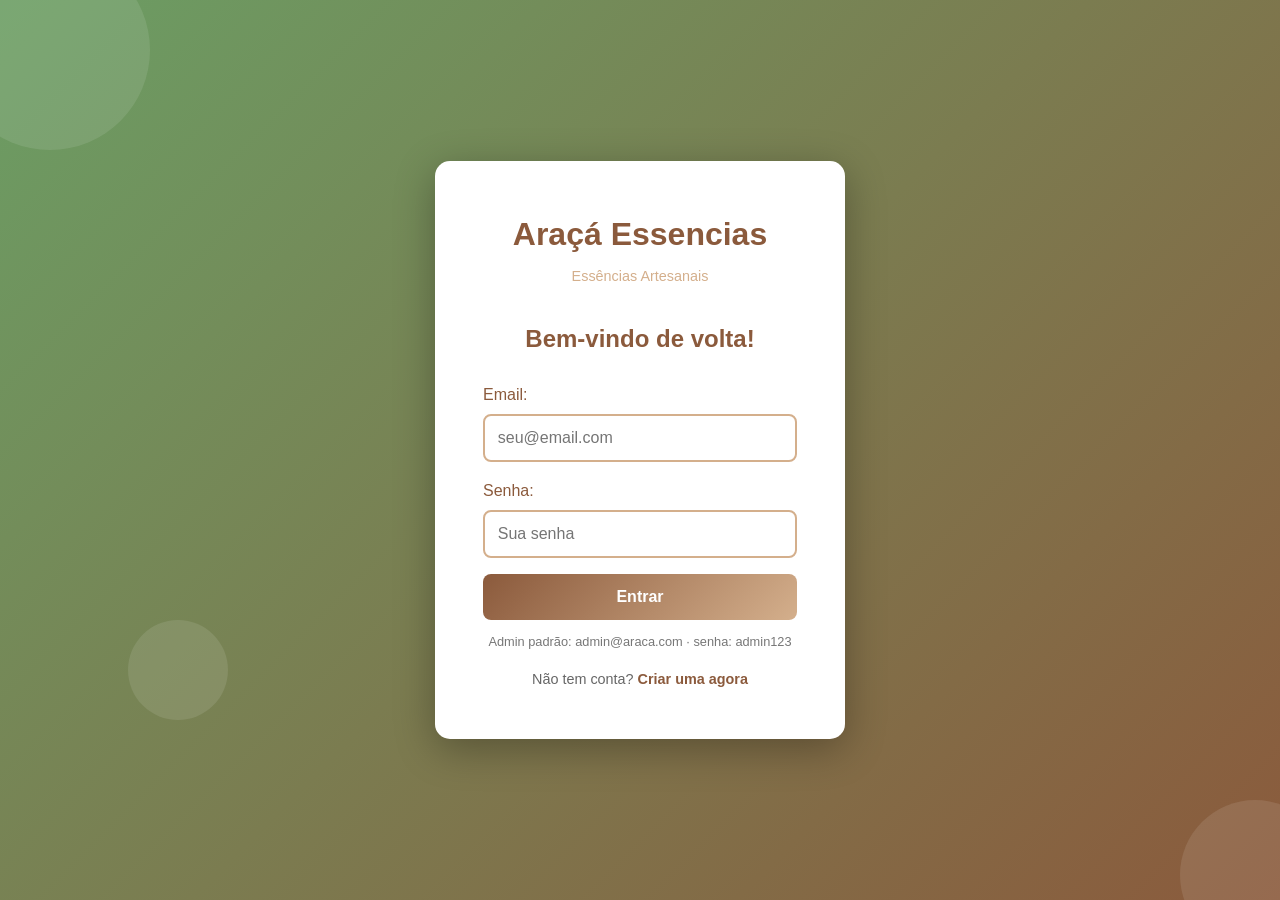
==== login.html @ 7df879d4 "Add files via upload" ====
<!doctype html>
<html lang="pt-BR">
  <head>
    <meta charset="UTF-8" />
    <meta name="viewport" content="width=device-width, initial-scale=1.0" />
    <title>Araçá Essencias - Login</title>
    <link rel="stylesheet" href="style.css" />
  </head>
  <body class="body-login">
    <div class="login-container">
      <div class="login-box">
        <div class="login-header">
          <h1>Araçá Essencias</h1>
          <p>Essências Artesanais</p>
        </div>

        <!-- Formulário de Login -->
        <form id="login-form" class="auth-form ativo">
          <h2>Bem-vindo de volta!</h2>

          <div class="form-group">
            <label for="login-email">Email:</label>
            <input
              type="email"
              id="login-email"
              placeholder="seu@email.com"
              required
            />
          </div>

          <div class="form-group">
            <label for="login-senha">Senha:</label>
            <input
              type="password"
              id="login-senha"
              placeholder="Sua senha"
              required
            />
          </div>

          <button type="submit" class="btn-auth">Entrar</button>

          <p class="admin-credenciais">
            Admin padrão: admin@araca.com · senha: admin123
          </p>

          <p class="toggle-form">
            Não tem conta?
            <a href="#" onclick="toggleForm(event)">Criar uma agora</a>
          </p>
        </form>

        <!-- Formulário de Registro -->
        <form id="registro-form" class="auth-form">
          <h2>Crie sua conta</h2>

          <div class="form-group">
            <label for="registro-nome">Nome Completo:</label>
            <input
              type="text"
              id="registro-nome"
              placeholder="Seu nome"
              required
            />
          </div>

          <div class="form-group">
            <label for="registro-email">Email:</label>
            <input
              type="email"
              id="registro-email"
              placeholder="seu@email.com"
              required
            />
          </div>

          <div class="form-group">
            <label for="registro-senha">Senha:</label>
            <input
              type="password"
              id="registro-senha"
              placeholder="Crie uma senha"
              required
            />
          </div>

          <div class="form-group">
            <label for="registro-confirmar">Confirmar Senha:</label>
            <input
              type="password"
              id="registro-confirmar"
              placeholder="Confirme a senha"
              required
            />
          </div>

          <button type="submit" class="btn-auth">Criar Conta</button>

          <p class="toggle-form">
            Já tem conta?
            <a href="#" onclick="toggleForm(event)">Entrar aqui</a>
          </p>
        </form>

        <!-- Mensagem de erro -->
        <div id="erro-mensagem" class="erro-mensagem"></div>
      </div>

      <div class="login-background">
        <div class="bubble bubble-1"></div>
        <div class="bubble bubble-2"></div>
        <div class="bubble bubble-3"></div>
      </div>
    </div>

    <script src="auth.js"></script>
  </body>
</html>
---- style.css ----
* {
  margin: 0;
  padding: 0;
  box-sizing: border-box;
}

:root {
  --cor-primaria: #8b5a3c;
  --cor-secundaria: #d4af8c;
  --cor-destaque: #6b9e64;
  --cor-fundo: #f5f1ed;
  --cor-texto: #333;
  --cor-branco: #ffffff;
}

body {
  font-family: "Segoe UI", Tahoma, Geneva, Verdana, sans-serif;
  background-color: var(--cor-fundo);
  color: var(--cor-texto);
  line-height: 1.6;
}

.container {
  max-width: 1200px;
  margin: 0 auto;
  padding: 0 20px;
}

/* Header */
.header {
  background: linear-gradient(
    135deg,
    var(--cor-primaria),
    var(--cor-secundaria)
  );
  color: var(--cor-branco);
  padding: 1rem 0;
  position: sticky;
  top: 0;
  box-shadow: 0 2px 10px rgba(0, 0, 0, 0.1);
  z-index: 100;
}

.header .container {
  display: flex;
  justify-content: space-between;
  align-items: center;
}

.logo {
  display: flex;
  align-items: center;
  gap: 10px;
}

.logo h1 {
  font-size: 1.8rem;
  font-weight: bold;
}

.logo p {
  font-size: 0.9rem;
  opacity: 0.9;
}

.nav ul {
  display: flex;
  list-style: none;
  gap: 2rem;
}

.nav a {
  color: var(--cor-branco);
  text-decoration: none;
  transition: 0.3s;
}

.nav a:hover {
  opacity: 0.7;
  text-decoration: underline;
}

.carrinho-btn {
  background-color: var(--cor-destaque);
  color: var(--cor-branco);
  border: none;
  padding: 0.7rem 1.5rem;
  border-radius: 25px;
  cursor: pointer;
  font-weight: bold;
  transition: 0.3s;
}

.carrinho-btn:hover {
  background-color: #558b4a;
  transform: scale(1.05);
}

/* Hero Section */
.hero {
  background: linear-gradient(135deg, var(--cor-destaque), var(--cor-primaria));
  color: var(--cor-branco);
  padding: 100px 20px;
  text-align: center;
}

.hero-content h2 {
  font-size: 2.5rem;
  margin-bottom: 1rem;
}

.hero-content p {
  font-size: 1.2rem;
  margin-bottom: 2rem;
  opacity: 0.9;
}

.btn-principal {
  background-color: var(--cor-secundaria);
  color: var(--cor-primaria);
  border: none;
  padding: 1rem 2.5rem;
  font-size: 1rem;
  border-radius: 30px;
  cursor: pointer;
  font-weight: bold;
  transition: 0.3s;
}

.btn-principal:hover {
  background-color: #e8c5a7;
  transform: translateY(-3px);
  box-shadow: 0 5px 15px rgba(0, 0, 0, 0.2);
}

/* Produtos */
.produtos {
  padding: 60px 20px;
  background-color: var(--cor-branco);
}

.titulo-secao {
  text-align: center;
  font-size: 2rem;
  margin-bottom: 3rem;
  color: var(--cor-primaria);
}

.grid-produtos {
  display: grid;
  grid-template-columns: repeat(auto-fit, minmax(280px, 1fr));
  gap: 2rem;
}

.produto-card {
  background: var(--cor-branco);
  border: 2px solid var(--cor-secundaria);
  border-radius: 10px;
  overflow: hidden;
  transition: 0.3s;
  box-shadow: 0 4px 6px rgba(0, 0, 0, 0.1);
}

.produto-card:hover {
  transform: translateY(-5px);
  box-shadow: 0 8px 15px rgba(0, 0, 0, 0.2);
}

.produto-imagem {
  width: 100%;
  height: 200px;
  background: linear-gradient(
    135deg,
    var(--cor-secundaria),
    var(--cor-destaque)
  );
  display: flex;
  align-items: center;
  justify-content: center;
  font-size: 3rem;
}

.produto-info {
  padding: 1.5rem;
}

.produto-info h3 {
  color: var(--cor-primaria);
  margin-bottom: 0.5rem;
}

.produto-descricao {
  font-size: 0.9rem;
  color: #666;
  margin-bottom: 1rem;
}

.produto-preco {
  font-size: 1.5rem;
  color: var(--cor-destaque);
  font-weight: bold;
  margin-bottom: 1rem;
}

.btn-adicionar {
  width: 100%;
  background-color: var(--cor-primaria);
  color: var(--cor-branco);
  border: none;
  padding: 0.8rem;
  border-radius: 5px;
  cursor: pointer;
  font-weight: bold;
  transition: 0.3s;
}

.btn-adicionar:hover {
  background-color: #6b4423;
}

/* Carrinho Sidebar */
.carrinho-sidebar {
  position: fixed;
  right: -400px;
  top: 0;
  width: 400px;
  height: 100vh;
  background-color: var(--cor-branco);
  box-shadow: -2px 0 10px rgba(0, 0, 0, 0.1);
  z-index: 200;
  transition: right 0.3s;
  display: flex;
  flex-direction: column;
}

.carrinho-sidebar.ativo {
  right: 0;
}

.carrinho-header {
  background: linear-gradient(
    135deg,
    var(--cor-primaria),
    var(--cor-secundaria)
  );
  color: var(--cor-branco);
  padding: 1.5rem;
  display: flex;
  justify-content: space-between;
  align-items: center;
}

.close-btn {
  background: none;
  border: none;
  color: var(--cor-branco);
  font-size: 1.5rem;
  cursor: pointer;
}

.carrinho-items {
  flex: 1;
  overflow-y: auto;
  padding: 1rem;
}

.carrinho-vazio {
  text-align: center;
  color: #999;
  padding: 2rem 0;
}

.carrinho-item {
  background-color: var(--cor-fundo);
  padding: 1rem;
  margin-bottom: 1rem;
  border-radius: 5px;
  border-left: 4px solid var(--cor-destaque);
}

.carrinho-item-nome {
  font-weight: bold;
  color: var(--cor-primaria);
}

.carrinho-item-preco {
  color: var(--cor-destaque);
  margin: 0.5rem 0;
}

.carrinho-item-quantidade {
  display: flex;
  align-items: center;
  gap: 0.5rem;
  margin-top: 0.5rem;
}

.qty-btn {
  background-color: var(--cor-primaria);
  color: var(--cor-branco);
  border: none;
  width: 25px;
  height: 25px;
  border-radius: 50%;
  cursor: pointer;
  font-weight: bold;
}

.qty-btn:hover {
  background-color: #6b4423;
}

.remover-btn {
  background-color: #d32f2f;
  color: var(--cor-branco);
  border: none;
  padding: 0.3rem 0.8rem;
  border-radius: 3px;
  cursor: pointer;
  font-size: 0.8rem;
  margin-top: 0.5rem;
}

.remover-btn:hover {
  background-color: #b71c1c;
}

.carrinho-footer {
  border-top: 2px solid var(--cor-secundaria);
  padding: 1.5rem;
  background-color: var(--cor-fundo);
}

.total {
  display: flex;
  justify-content: space-between;
  margin-bottom: 1rem;
  font-size: 1.2rem;
}

.btn-checkout {
  width: 100%;
  background-color: var(--cor-destaque);
  color: var(--cor-branco);
  border: none;
  padding: 1rem;
  border-radius: 5px;
  cursor: pointer;
  font-weight: bold;
  font-size: 1rem;
  transition: 0.3s;
}

.btn-checkout:hover {
  background-color: #558b4a;
}

/* Overlay */
.overlay {
  position: fixed;
  top: 0;
  left: 0;
  width: 100%;
  height: 100%;
  background-color: rgba(0, 0, 0, 0.5);
  z-index: 150;
  display: none;
}

.overlay.ativo {
  display: block;
}

/* Sobre */
.sobre {
  padding: 60px 20px;
  background-color: var(--cor-branco);
  text-align: center;
}

.sobre p {
  font-size: 1.1rem;
  max-width: 600px;
  margin: 0 auto;
  line-height: 1.8;
}

/* Contato */
.contato {
  padding: 60px 20px;
  background-color: var(--cor-fundo);
}

.form-contato {
  max-width: 600px;
  margin: 0 auto;
  display: flex;
  flex-direction: column;
  gap: 1rem;
}

.form-contato input,
.form-contato textarea {
  padding: 1rem;
  border: 2px solid var(--cor-secundaria);
  border-radius: 5px;
  font-family: inherit;
  font-size: 1rem;
}

.form-contato input:focus,
.form-contato textarea:focus {
  outline: none;
  border-color: var(--cor-primaria);
  box-shadow: 0 0 5px rgba(139, 90, 60, 0.3);
}

/* Footer */
.footer {
  background: linear-gradient(
    135deg,
    var(--cor-primaria),
    var(--cor-secundaria)
  );
  color: var(--cor-branco);
  padding: 2rem;
  text-align: center;
}

.footer p {
  margin: 0.5rem 0;
}

/* Login Styles */
.body-login {
  background: linear-gradient(135deg, var(--cor-destaque), var(--cor-primaria));
  display: flex;
  justify-content: center;
  align-items: center;
  min-height: 100vh;
  font-family: "Segoe UI", Tahoma, Geneva, Verdana, sans-serif;
}

.login-container {
  position: relative;
  width: 100%;
  max-width: 450px;
  padding: 20px;
}

.login-box {
  background: white;
  border-radius: 15px;
  box-shadow: 0 10px 40px rgba(0, 0, 0, 0.3);
  padding: 3rem;
  position: relative;
  z-index: 10;
  animation: slideIn 0.5s ease-out;
}

@keyframes slideIn {
  from {
    transform: translateY(-30px);
    opacity: 0;
  }
  to {
    transform: translateY(0);
    opacity: 1;
  }
}

.login-header {
  text-align: center;
  margin-bottom: 2rem;
}

.login-header h1 {
  color: var(--cor-primaria);
  font-size: 2rem;
  margin-bottom: 0.3rem;
}

.login-header p {
  color: var(--cor-secundaria);
  font-size: 0.9rem;
}

.auth-form {
  display: none;
}

.auth-form.ativo {
  display: block;
  animation: fadeIn 0.3s ease-in;
}

@keyframes fadeIn {
  from {
    opacity: 0;
  }
  to {
    opacity: 1;
  }
}

.auth-form h2 {
  color: var(--cor-primaria);
  margin-bottom: 1.5rem;
  text-align: center;
}

.form-group {
  margin-bottom: 1rem;
}

.form-group label {
  display: block;
  margin-bottom: 0.5rem;
  color: var(--cor-texto);
  font-weight: 500;
}

.form-group input[type="text"],
.form-group input[type="email"],
.form-group input[type="password"] {
  width: 100%;
  padding: 0.8rem;
  border: 2px solid var(--cor-secundaria);
  border-radius: 8px;
  font-size: 1rem;
  transition: 0.3s;
  font-family: inherit;
}

.form-group input[type="text"]:focus,
.form-group input[type="email"]:focus,
.form-group input[type="password"]:focus {
  outline: none;
  border-color: var(--cor-primaria);
  box-shadow: 0 0 8px rgba(139, 90, 60, 0.2);
}

.form-group.checkbox {
  display: flex;
  align-items: center;
  gap: 0.5rem;
}

.form-group.checkbox input[type="checkbox"] {
  width: 20px;
  height: 20px;
  cursor: pointer;
}

.form-group.checkbox label {
  margin: 0;
}

.btn-auth {
  width: 100%;
  padding: 0.9rem;
  background: linear-gradient(
    135deg,
    var(--cor-primaria),
    var(--cor-secundaria)
  );
  color: white;
  border: none;
  border-radius: 8px;
  font-size: 1rem;
  font-weight: bold;
  cursor: pointer;
  transition: 0.3s;
  margin-bottom: 1rem;
}

.btn-auth:hover {
  transform: translateY(-2px);
  box-shadow: 0 5px 15px rgba(139, 90, 60, 0.3);
}

.btn-auth:active {
  transform: translateY(0);
}

.toggle-form {
  text-align: center;
  color: #666;
  font-size: 0.9rem;
}

.toggle-form a {
  color: var(--cor-primaria);
  text-decoration: none;
  font-weight: bold;
  cursor: pointer;
  transition: 0.3s;
}

.toggle-form a:hover {
  color: var(--cor-secundaria);
  text-decoration: underline;
}

.erro-mensagem {
  display: none;
  padding: 1rem;
  margin-top: 1rem;
  background-color: #ffebee;
  border-left: 4px solid #d32f2f;
  border-radius: 5px;
  color: #d32f2f;
  font-weight: 500;
  text-align: center;
}

.login-background {
  position: fixed;
  top: 0;
  left: 0;
  width: 100%;
  height: 100%;
  background: linear-gradient(135deg, var(--cor-destaque), var(--cor-primaria));
  z-index: 1;
}

.bubble {
  position: absolute;
  border-radius: 50%;
  opacity: 0.1;
}

.bubble-1 {
  width: 200px;
  height: 200px;
  background: white;
  top: -50px;
  left: -50px;
  animation: float 8s ease-in-out infinite;
}

.bubble-2 {
  width: 150px;
  height: 150px;
  background: white;
  bottom: -50px;
  right: -50px;
  animation: float 10s ease-in-out infinite;
}

.bubble-3 {
  width: 100px;
  height: 100px;
  background: white;
  bottom: 20%;
  left: 10%;
  animation: float 12s ease-in-out infinite;
}

@keyframes float {
  0%,
  100% {
    transform: translateY(0);
  }
  50% {
    transform: translateY(-30px);
  }
}

/* Botão Logout */
.logout-btn {
  background-color: var(--cor-destaque);
  color: var(--cor-branco);
  border: none;
  padding: 0.7rem 1.5rem;
  border-radius: 25px;
  cursor: pointer;
  font-weight: bold;
  transition: 0.3s;
  margin-right: 1rem;
}

.logout-btn:hover {
  background-color: #558b4a;
  transform: scale(1.05);
}

.logout-texto {
  margin-left: 0.5rem;
  font-size: 0.85rem;
}

/* Botão Admin */
.admin-btn {
  background-color: #ff6b6b;
  color: var(--cor-branco);
  border: none;
  padding: 0.7rem 1.5rem;
  border-radius: 25px;
  cursor: pointer;
  font-weight: bold;
  transition: 0.3s;
  margin-right: 1rem;
}

.admin-btn:hover {
  background-color: #ee5a52;
  transform: scale(1.05);
}

/* Modal Admin */
.modal {
  display: none;
  position: fixed;
  top: 0;
  left: 0;
  width: 100%;
  height: 100%;
  z-index: 300;
  animation: fadeIn 0.3s ease-in;
}

.modal.ativo {
  display: flex;
  justify-content: center;
  align-items: center;
}

.modal-overlay {
  position: fixed;
  top: 0;
  left: 0;
  width: 100%;
  height: 100%;
  background-color: rgba(0, 0, 0, 0.7);
  z-index: 250;
  display: none;
}

.modal-overlay.ativo {
  display: block;
}

.modal-content {
  background: white;
  border-radius: 15px;
  width: 90%;
  max-width: 700px;
  max-height: 80vh;
  overflow-y: auto;
  box-shadow: 0 10px 50px rgba(0, 0, 0, 0.3);
  z-index: 301;
}

.modal-header {
  background: linear-gradient(
    135deg,
    var(--cor-primaria),
    var(--cor-secundaria)
  );
  color: white;
  padding: 1.5rem;
  display: flex;
  justify-content: space-between;
  align-items: center;
  border-radius: 15px 15px 0 0;
}

.modal-header h2 {
  margin: 0;
}

.modal-close {
  background: none;
  border: none;
  color: white;
  font-size: 1.5rem;
  cursor: pointer;
}

.modal-body {
  padding: 2rem;
}

.admin-section {
  margin-bottom: 2rem;
}

.admin-section h3 {
  color: var(--cor-primaria);
  margin-bottom: 1rem;
  border-bottom: 2px solid var(--cor-secundaria);
  padding-bottom: 0.5rem;
}

.form-produto {
  display: flex;
  flex-direction: column;
  gap: 1rem;
  background: var(--cor-fundo);
  padding: 1.5rem;
  border-radius: 10px;
}

.form-row {
  display: grid;
  grid-template-columns: 1fr 1fr;
  gap: 1rem;
}

.form-group {
  display: flex;
  flex-direction: column;
}

.form-group label {
  font-weight: 500;
  color: var(--cor-primaria);
  margin-bottom: 0.4rem;
}

.form-group input {
  padding: 0.7rem;
  border: 2px solid var(--cor-secundaria);
  border-radius: 5px;
  font-family: inherit;
  font-size: 0.9rem;
}

.form-group input:focus {
  outline: none;
  border-color: var(--cor-primaria);
  box-shadow: 0 0 5px rgba(139, 90, 60, 0.2);
}

.btn-adicionar-prod {
  background: linear-gradient(135deg, var(--cor-destaque), #558b4a);
  color: white;
  border: none;
  padding: 0.9rem;
  border-radius: 5px;
  font-weight: bold;
  cursor: pointer;
  transition: 0.3s;
}

.btn-adicionar-prod:hover {
  transform: translateY(-2px);
  box-shadow: 0 5px 15px rgba(0, 0, 0, 0.2);
}

/* Lista de Produtos Admin */
.produtos-admin {
  display: grid;
  grid-template-columns: repeat(auto-fill, minmax(250px, 1fr));
  gap: 1rem;
}

.produto-admin-card {
  background: white;
  border: 2px solid var(--cor-secundaria);
  border-radius: 10px;
  padding: 1rem;
  display: flex;
  flex-direction: column;
  gap: 0.8rem;
}

.produto-admin-header {
  display: flex;
  align-items: center;
  gap: 0.8rem;
}

.produto-admin-emoji {
  font-size: 2rem;
}

.produto-admin-info h4 {
  margin: 0;
  color: var(--cor-primaria);
}

.produto-admin-info p {
  margin: 0.2rem 0 0 0;
  font-size: 0.85rem;
  color: #666;
}

.produto-admin-preco {
  font-size: 1.2rem;
  color: var(--cor-destaque);
  font-weight: bold;
}

.produto-admin-actions {
  display: flex;
  gap: 0.5rem;
}

.btn-editar,
.btn-deletar {
  flex: 1;
  padding: 0.6rem;
  border: none;
  border-radius: 5px;
  cursor: pointer;
  font-weight: bold;
  transition: 0.3s;
}

.btn-editar {
  background-color: #4caf50;
  color: white;
}

.btn-editar:hover {
  background-color: #45a049;
}

.btn-deletar {
  background-color: #ff6b6b;
  color: white;
}

.btn-deletar:hover {
  background-color: #ee5a52;
}

.produtos-vazio {
  text-align: center;
  color: #999;
  padding: 2rem;
  font-style: italic;
}

/* Permissões de contas */
.usuarios-admin {
  display: grid;
  gap: 1rem;
}

.usuario-admin-card {
  background: var(--cor-fundo);
  border: 1px solid var(--cor-secundaria);
  border-radius: 8px;
  padding: 1rem;
}

.usuario-admin-card h4 {
  color: var(--cor-primaria);
  margin-bottom: 0.2rem;
}

.usuario-admin-card p {
  color: #666;
  font-size: 0.9rem;
}

.permissoes-lista {
  display: flex;
  flex-wrap: wrap;
  gap: 1rem;
  margin-top: 0.8rem;
}

.permissao-item {
  display: flex;
  align-items: center;
  gap: 0.4rem;
  color: var(--cor-texto);
  font-size: 0.9rem;
}

.permissoes-bloqueadas {
  color: var(--cor-destaque) !important;
  font-style: italic;
  margin-top: 0.8rem;
}

.admin-credenciais {
  color: #777;
  font-size: 0.8rem;
  margin: -0.3rem 0 1rem;
  text-align: center;
}

/* Produtos Vazios - Mensagem */
.produtos-vazios-container {
  grid-column: 1 / -1;
  display: flex;
  justify-content: center;
  align-items: center;
  min-height: 400px;
  padding: 2rem;
}

.produtos-vazios-content {
  text-align: center;
  background: linear-gradient(135deg, var(--cor-fundo), white);
  border: 2px dashed var(--cor-secundaria);
  border-radius: 15px;
  padding: 3rem 2rem;
  max-width: 500px;
}

.produtos-vazios-emoji {
  font-size: 4rem;
  margin-bottom: 1rem;
  animation: bounce 2s ease-in-out infinite;
}

@keyframes bounce {
  0%,
  100% {
    transform: translateY(0);
  }
  50% {
    transform: translateY(-20px);
  }
}

.produtos-vazios-content h3 {
  color: var(--cor-primaria);
  font-size: 1.8rem;
  margin-bottom: 1rem;
}

.produtos-vazios-content p {
  color: #666;
  font-size: 1rem;
  margin-bottom: 1rem;
  line-height: 1.6;
}

.produtos-vazios-subtexto {
  color: var(--cor-secundaria);
  font-size: 0.95rem;
  font-style: italic;
  margin-bottom: 2rem !important;
}

.btn-admin-redirect {
  background: linear-gradient(
    135deg,
    var(--cor-primaria),
    var(--cor-secundaria)
  );
  color: white;
  border: none;
  padding: 1rem 2rem;
  border-radius: 30px;
  font-weight: bold;
  cursor: pointer;
  transition: 0.3s;
  font-size: 1rem;
}

.btn-admin-redirect:hover {
  transform: translateY(-3px);
  box-shadow: 0 5px 15px rgba(139, 90, 60, 0.3);
}

/* Responsivo */
@media (max-width: 768px) {
  .header .container {
    flex-direction: column;
    gap: 1rem;
  }

  .nav ul {
    flex-direction: column;
    gap: 0.5rem;
    text-align: center;
  }

  .hero-content h2 {
    font-size: 1.8rem;
  }

  .carrinho-sidebar {
    width: 100%;
    right: -100%;
  }

  .grid-produtos {
    grid-template-columns: repeat(auto-fit, minmax(200px, 1fr));
    gap: 1rem;
  }

  .login-box {
    padding: 2rem;
  }

  .logout-btn {
    margin-right: 0;
    margin-bottom: 1rem;
  }
}
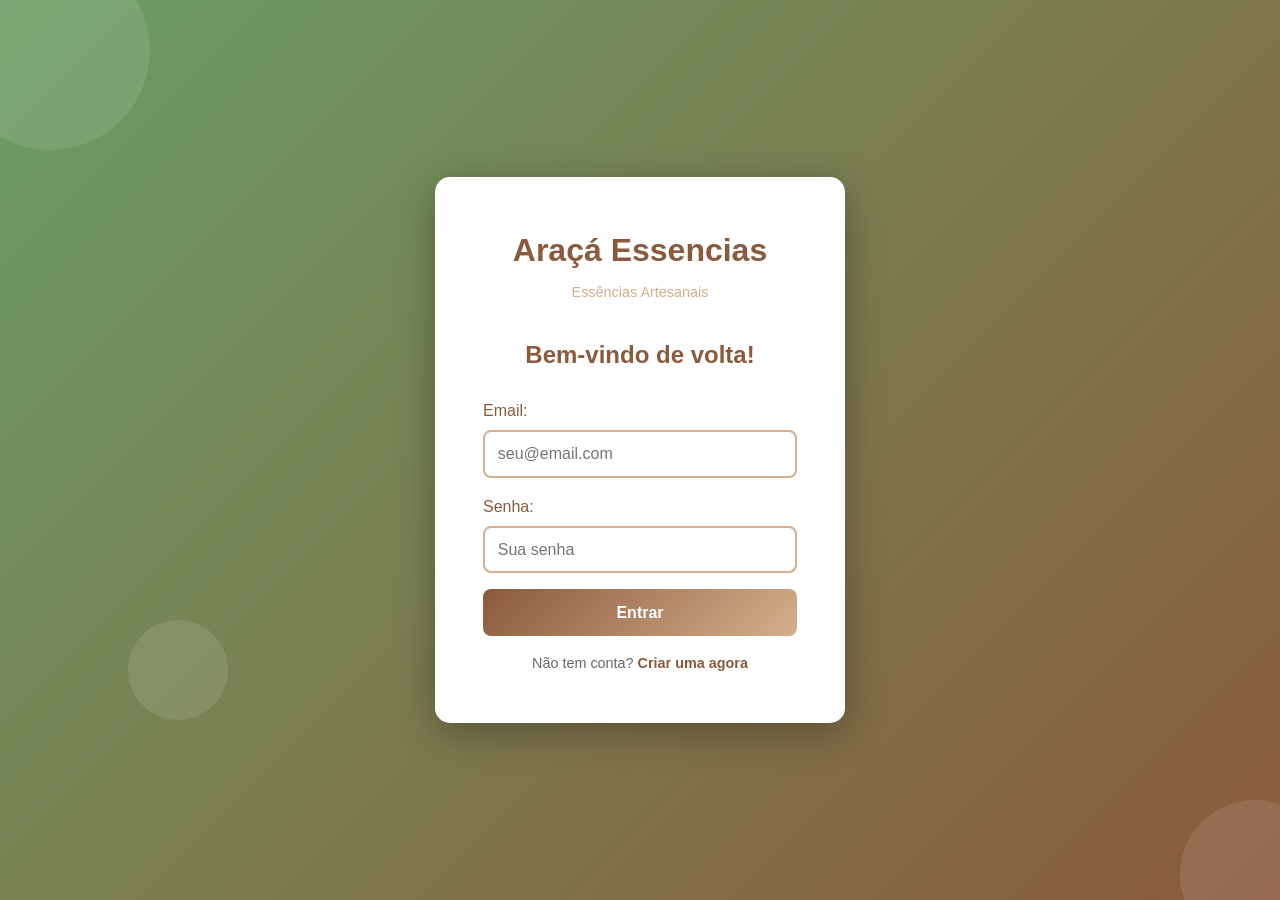
==== commit 911cd83f: "Fix HTML formatting issues in login.html" ====
--- a/login.html
+++ b/login.html
@@ -39,10 +39,6 @@
           </div>
 
           <button type="submit" class="btn-auth">Entrar</button>
-
-          <p class="admin-credenciais">
-            Admin padrão: admin@araca.com · senha: admin123
-          </p>
 
           <p class="toggle-form">
             Não tem conta?
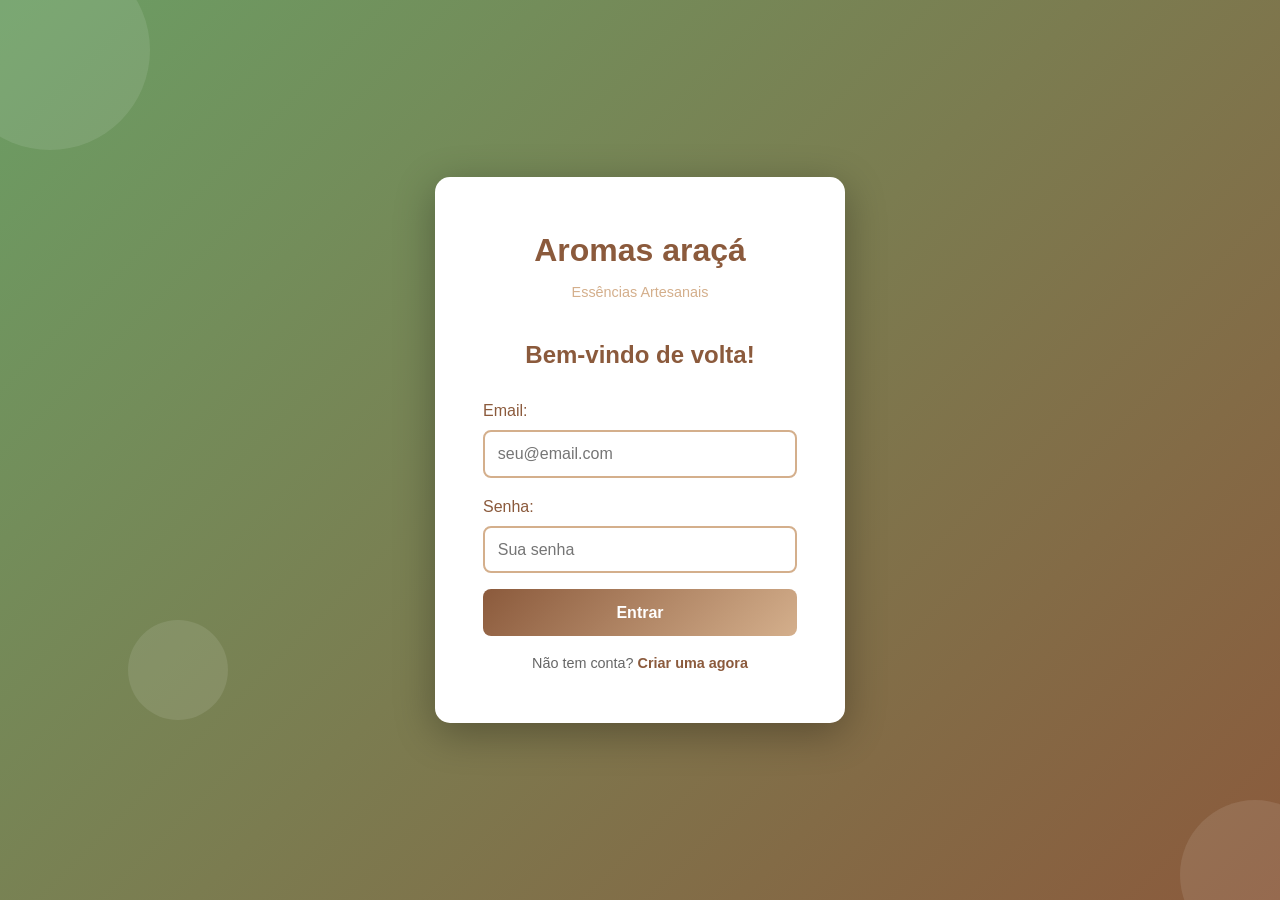
==== commit ce93979e: "First Change" ====
--- a/login.html
+++ b/login.html
@@ -3,14 +3,14 @@
   <head>
     <meta charset="UTF-8" />
     <meta name="viewport" content="width=device-width, initial-scale=1.0" />
-    <title>Araçá Essencias - Login</title>
+    <title>Aromas araçá - Login</title>
     <link rel="stylesheet" href="style.css" />
   </head>
   <body class="body-login">
     <div class="login-container">
       <div class="login-box">
         <div class="login-header">
-          <h1>Araçá Essencias</h1>
+          <h1>Aromas araçá</h1>
           <p>Essências Artesanais</p>
         </div>
 
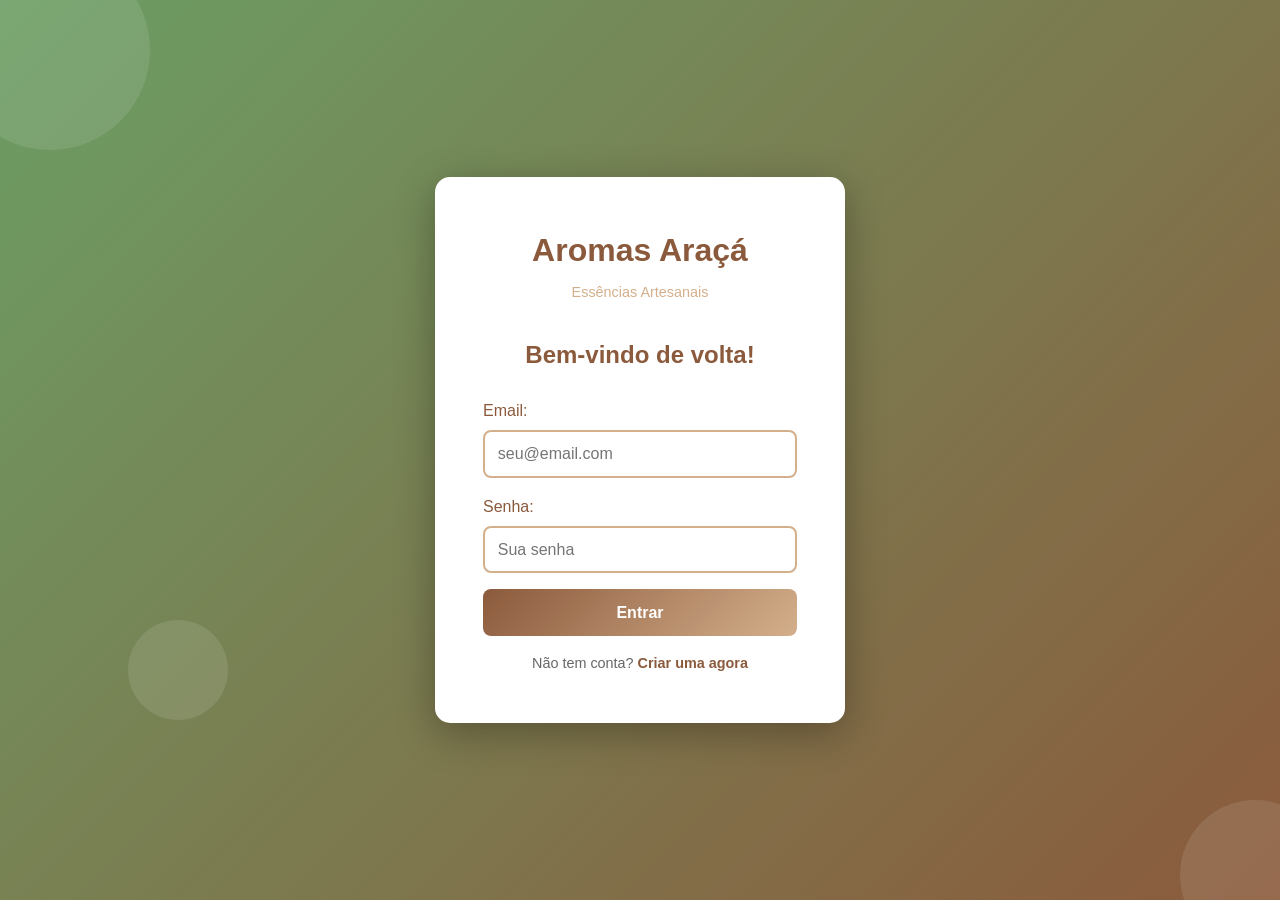
==== commit 3a53121c: "we change an a to an A on all araçás" ====
--- a/login.html
+++ b/login.html
@@ -3,14 +3,14 @@
   <head>
     <meta charset="UTF-8" />
     <meta name="viewport" content="width=device-width, initial-scale=1.0" />
-    <title>Aromas araçá - Login</title>
+    <title>Aromas Araçá - Login</title>
     <link rel="stylesheet" href="style.css" />
   </head>
   <body class="body-login">
     <div class="login-container">
       <div class="login-box">
         <div class="login-header">
-          <h1>Aromas araçá</h1>
+          <h1>Aromas Araçá</h1>
           <p>Essências Artesanais</p>
         </div>
 
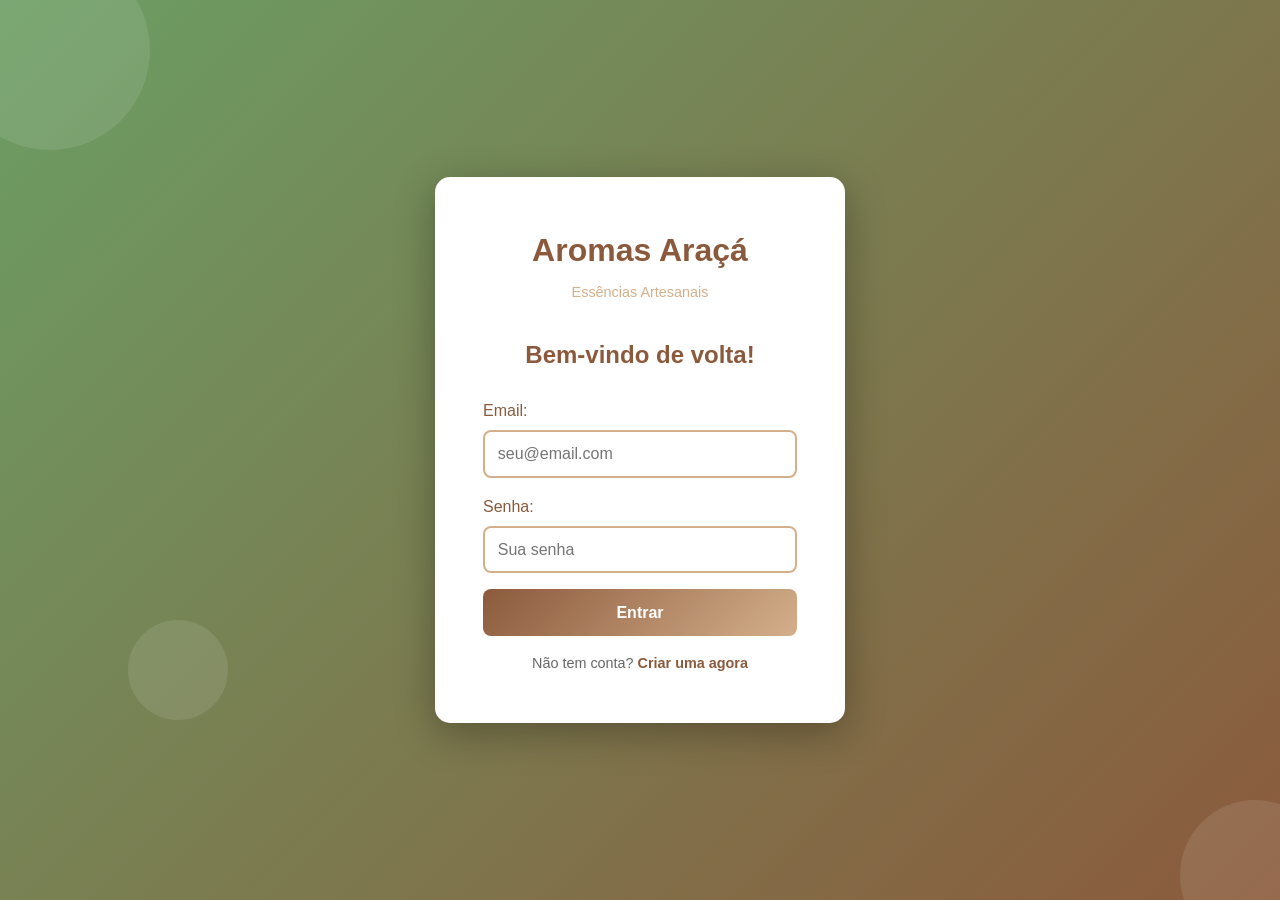
==== commit 3e5f95a6: "Refactor code structure for improved readability and maintainability" ====
--- a/login.html
+++ b/login.html
@@ -4,6 +4,7 @@
     <meta charset="UTF-8" />
     <meta name="viewport" content="width=device-width, initial-scale=1.0" />
     <title>Aromas Araçá - Login</title>
+    <link rel="icon" type="image/x-icon" href="Aromas-Araçá-logo.ico" />
     <link rel="stylesheet" href="style.css" />
   </head>
   <body class="body-login">
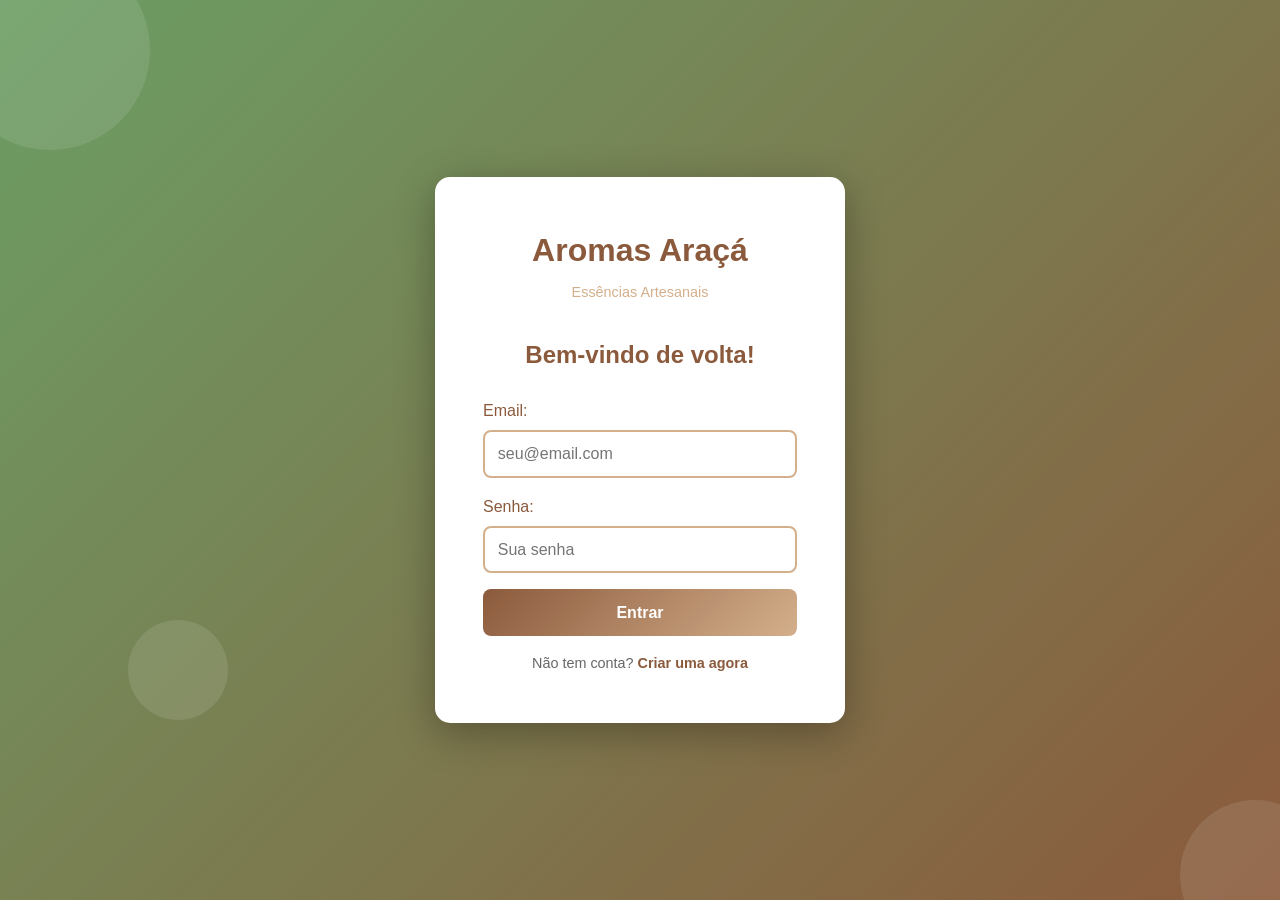
==== commit a6e4a474: "Fix: update icon link path in login.html and clean up unused CSS styles in style.css; add .prettierr" ====
--- a/login.html
+++ b/login.html
@@ -4,7 +4,7 @@
     <meta charset="UTF-8" />
     <meta name="viewport" content="width=device-width, initial-scale=1.0" />
     <title>Aromas Araçá - Login</title>
-    <link rel="icon" type="image/x-icon" href="Aromas-Araçá-logo.ico" />
+    <link rel="icon" type="image/x-icon" href="Assets/Aromas-Araçá-logo.ico" />
     <link rel="stylesheet" href="style.css" />
   </head>
   <body class="body-login">
--- a/style.css
+++ b/style.css
@@ -385,36 +385,6 @@
   line-height: 1.8;
 }
 
-/* Contato */
-.contato {
-  padding: 60px 20px;
-  background-color: var(--cor-fundo);
-}
-
-.form-contato {
-  max-width: 600px;
-  margin: 0 auto;
-  display: flex;
-  flex-direction: column;
-  gap: 1rem;
-}
-
-.form-contato input,
-.form-contato textarea {
-  padding: 1rem;
-  border: 2px solid var(--cor-secundaria);
-  border-radius: 5px;
-  font-family: inherit;
-  font-size: 1rem;
-}
-
-.form-contato input:focus,
-.form-contato textarea:focus {
-  outline: none;
-  border-color: var(--cor-primaria);
-  box-shadow: 0 0 5px rgba(139, 90, 60, 0.3);
-}
-
 /* Footer */
 .footer {
   background: linear-gradient(
@@ -872,10 +842,6 @@
   gap: 0.8rem;
 }
 
-.produto-admin-emoji {
-  font-size: 2rem;
-}
-
 .produto-admin-info h4 {
   margin: 0;
   color: var(--cor-primaria);
@@ -976,6 +942,61 @@
   color: var(--cor-destaque) !important;
   font-style: italic;
   margin-top: 0.8rem;
+}
+
+/* Pedidos / Reservas (admin) */
+.pedidos-admin {
+  display: grid;
+  gap: 1rem;
+}
+
+.pedido-admin-card {
+  background: var(--cor-fundo);
+  border: 1px solid var(--cor-secundaria);
+  border-radius: 8px;
+  padding: 1rem;
+}
+
+.pedido-admin-header {
+  display: flex;
+  justify-content: space-between;
+  align-items: center;
+  margin-bottom: 0.6rem;
+  padding-bottom: 0.6rem;
+  border-bottom: 1px solid var(--cor-secundaria);
+}
+
+.pedido-admin-header strong {
+  color: var(--cor-primaria);
+}
+
+.pedido-admin-header span {
+  color: #666;
+  font-size: 0.85rem;
+}
+
+.pedido-admin-itens {
+  list-style: none;
+  margin: 0 0 0.8rem 0;
+  padding: 0;
+}
+
+.pedido-admin-itens li {
+  padding: 0.3rem 0;
+  font-size: 0.9rem;
+  color: var(--cor-texto);
+}
+
+.pedido-admin-itens li:not(:last-child) {
+  border-bottom: 1px dashed #e0d8ce;
+}
+
+.pedido-admin-total {
+  font-weight: bold;
+  color: var(--cor-destaque);
+  text-align: right;
+  padding-top: 0.6rem;
+  border-top: 1px dashed var(--cor-secundaria);
 }
 
 .admin-credenciais {
